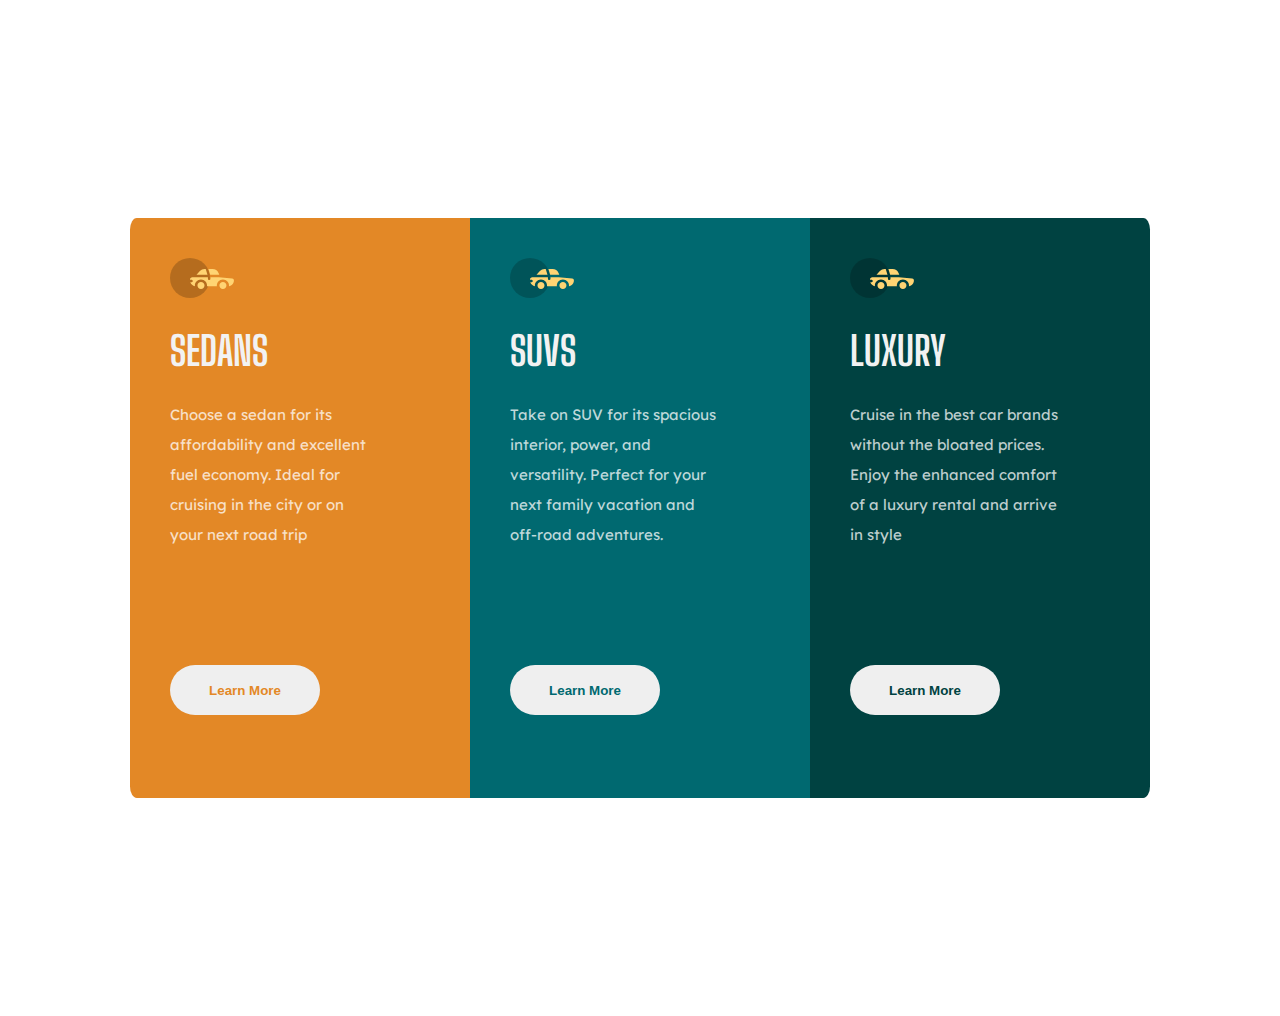
==== index.html @ 2f585ab8 "Initial commit" ====
<!DOCTYPE html>
<html lang="en">
<head>
    <meta charset="UTF-8">
    <meta http-equiv="X-UA-Compatible" content="IE=edge">
    <meta name="viewport" content="width=device-width, initial-scale=1.0">
    <link rel="stylesheet" href="style.css">
    <link rel="preconnect" href="https://fonts.googleapis.com">
    <link rel="preconnect" href="https://fonts.gstatic.com" crossorigin>
    <link href="https://fonts.googleapis.com/css2?family=Big+Shoulders+Display:wght@700&family=Lexend+Deca&display=swap" rel="stylesheet">

    <title>Document</title>
</head>
<body>
    <main class="box-flex">
        <div class="sedan">
            <img class="box-icon" src="images/icon-sedans.svg" alt="sedans">
            <h1 class="box-heading">SEDANS</h1>
            <p class="box-texting">
                Choose a sedan for its affordability and excellent fuel economy. 
                Ideal for cruising in the city or on your next road trip
            </p>
            <button class="box-button sedan-button">Learn More</button>
        </div>
        <div class="suvs">
            <img class="box-icon" src="images/icon-sedans.svg" alt="sedans">
            <h1 class="box-heading">SUVS</h1>
            <p class="box-texting">
                Take on SUV for its spacious interior, power, and versatility. Perfect
                for your next family vacation and off-road adventures.
            </p>
            <button class="box-button suvs-button">Learn More</button>
        </div>
        <div class="luxury">
            <img class="box-icon" src="images/icon-sedans.svg" alt="sedans">
            <h1 class="box-heading">LUXURY</h1>
            <p class="box-texting">
                Cruise in the best car brands without the bloated prices.
                Enjoy the enhanced comfort of a luxury rental and arrive in style
            </p>
            <button class="box-button luxury-button">Learn More</button>
        </div>
    </main>
</body>
</html>
---- style.css ----
body{
    font-size: 15px;
    font-family: 'Lexend Deca', sans-serif;

}
.box-flex{
    height: 1000px;
    display: flex;
    flex-direction: row;
    justify-content: center;
    align-items: center;
}
.sedan{
    
    width: 260px;
    height:500px;
    padding: 40px;
    border-radius: 2% 0 0 2%;
    background-color: hsl(31, 77%, 52%);
}
.suvs{
    width: 260px;
    height:500px;
    padding: 40px;
    background-color: hsl(184, 100%, 22%)
}
.luxury{
    width: 260px;
    height:500px;
    padding: 40px;
    border-radius: 0 2% 2% 0;
    background-color: hsl(179, 100%, 13%)
}

.box-icon{
    width: ;
}
.box-heading{
    font-family: 'Big Shoulders Display', cursive;
    color: hsl(0, 0%, 95%);
    margin: 25px 0;
    font-size: 2.5rem;
}

.box-texting{
    width: 80%;
    
    color: hsla(0, 0%, 100%, 0.75);
    line-height: 2;
}
.box-button{
    height: 50px;
    width: 150px;
    border: none;
    border-radius: 30px;
    padding: 0px 20px;
    margin-top: 100px;
    font-weight: 700;
}
.sedan-button{
    color: hsl(31, 77%, 52%);
}
.suvs-button{
    color: hsl(184, 100%, 22%);
}
.luxury-button{
    color: hsl(179, 100%, 13%);
}

.box-button:hover{
    background-color: transparent;
    border: 1px solid hsla(0, 0%, 100%, 0.75);
    color:  hsla(0, 0%, 100%, 0.75);
}

@media screen and (max-width: 1050px) {
    body{
        font-size: 10px;
    }
     .box-icon{
        width: 50px;
     }
     .box-heading{
        font-size: 25px;
     }
    .box-flex{
        height: 1000px;
        display: flex;
        flex-direction: row;
        justify-content: center;
        align-items: center;
    }
    .sedan{
        
        width: 150px;
        height:350px;
    }
    .suvs{
        width: 150px;
        height:350px;
    }
    .luxury{
        width: 150px;
        height:350px;
    }
    .box-button{
        height: 30px;
        width: 100px;
        padding: 0px 20px;
        margin-top: 80px;
        font-size: 10px;
    }
  }
  @media screen and (max-width: 850px) {
    body{
        font-size: 15px;
    }
     .box-icon{
        width: 70px;
     }
     .box-heading{
        font-size: 2.5rem;
     }
    .box-flex{
        height: 100%;
        display: flex;
        flex-direction: column;
        justify-content: center;
        align-items: center;
    }
    .sedan{
    
        width: 260px;
        height:500px;
        padding: 40px;
        border-radius: 3% 3% 0 0;
        background-color: hsl(31, 77%, 52%);
        margin-top: 100px;
    }
    .suvs{
        width: 260px;
        height:500px;
        padding: 40px;
        background-color: hsl(184, 100%, 22%)
    }
    .luxury{
        width: 260px;
        height:500px;
        padding: 40px;
        border-radius: 0 0 3% 3%;
        background-color: hsl(179, 100%, 13%);
        margin-bottom: 100px;
    }
    .box-button{
        height: 50px;
        width: 150px;
        border: none;
        border-radius: 30px;
        padding: 0px 20px;
        margin-top: 100px;
        font-size: 15px;
    }
  }
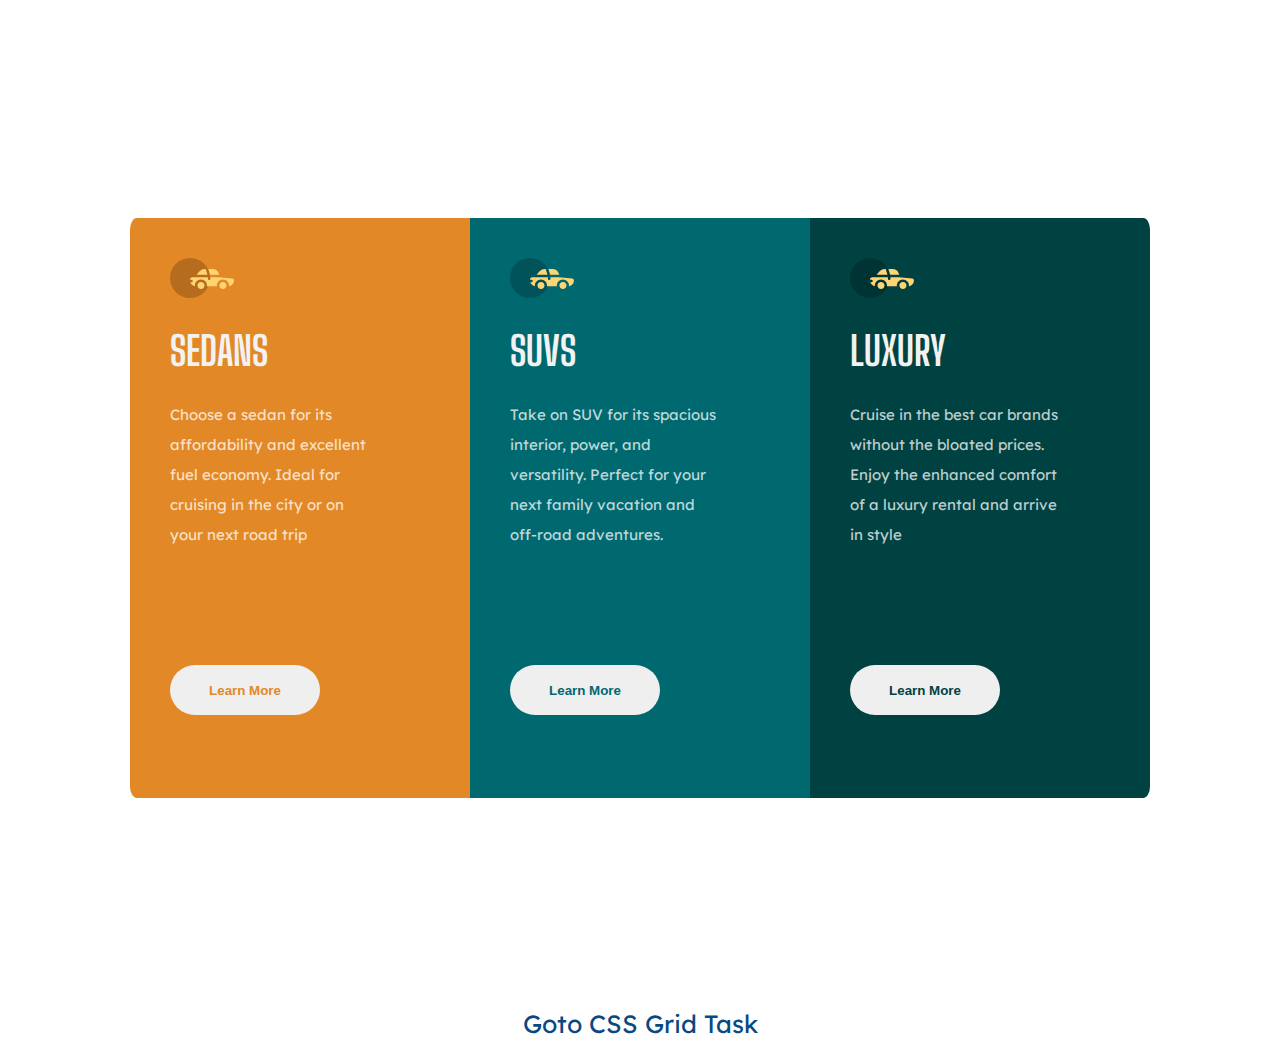
==== commit 4f4f9df3: "linked grid and flex page task together" ====
--- a/index.html
+++ b/index.html
@@ -1,45 +1,47 @@
-<!DOCTYPE html>
-<html lang="en">
-<head>
-    <meta charset="UTF-8">
-    <meta http-equiv="X-UA-Compatible" content="IE=edge">
-    <meta name="viewport" content="width=device-width, initial-scale=1.0">
-    <link rel="stylesheet" href="style.css">
-    <link rel="preconnect" href="https://fonts.googleapis.com">
-    <link rel="preconnect" href="https://fonts.gstatic.com" crossorigin>
-    <link href="https://fonts.googleapis.com/css2?family=Big+Shoulders+Display:wght@700&family=Lexend+Deca&display=swap" rel="stylesheet">
-
-    <title>Document</title>
-</head>
-<body>
-    <main class="box-flex">
-        <div class="sedan">
-            <img class="box-icon" src="images/icon-sedans.svg" alt="sedans">
-            <h1 class="box-heading">SEDANS</h1>
-            <p class="box-texting">
-                Choose a sedan for its affordability and excellent fuel economy. 
-                Ideal for cruising in the city or on your next road trip
-            </p>
-            <button class="box-button sedan-button">Learn More</button>
-        </div>
-        <div class="suvs">
-            <img class="box-icon" src="images/icon-sedans.svg" alt="sedans">
-            <h1 class="box-heading">SUVS</h1>
-            <p class="box-texting">
-                Take on SUV for its spacious interior, power, and versatility. Perfect
-                for your next family vacation and off-road adventures.
-            </p>
-            <button class="box-button suvs-button">Learn More</button>
-        </div>
-        <div class="luxury">
-            <img class="box-icon" src="images/icon-sedans.svg" alt="sedans">
-            <h1 class="box-heading">LUXURY</h1>
-            <p class="box-texting">
-                Cruise in the best car brands without the bloated prices.
-                Enjoy the enhanced comfort of a luxury rental and arrive in style
-            </p>
-            <button class="box-button luxury-button">Learn More</button>
-        </div>
-    </main>
-</body>
+<!DOCTYPE html>
+<html lang="en">
+<head>
+    <meta charset="UTF-8">
+    <meta http-equiv="X-UA-Compatible" content="IE=edge">
+    <meta name="viewport" content="width=device-width, initial-scale=1.0">
+    <link rel="stylesheet" href="style.css">
+    <link rel="preconnect" href="https://fonts.googleapis.com">
+    <link rel="preconnect" href="https://fonts.gstatic.com" crossorigin>
+    <link href="https://fonts.googleapis.com/css2?family=Big+Shoulders+Display:wght@700&family=Lexend+Deca&display=swap" rel="stylesheet">
+
+    <title>Document</title>
+</head>
+<body>
+    <main class="box-flex">
+        <div class="sedan">
+            <img class="box-icon" src="images/icon-sedans.svg" alt="sedans">
+            <h1 class="box-heading">SEDANS</h1>
+            <p class="box-texting">
+                Choose a sedan for its affordability and excellent fuel economy. 
+                Ideal for cruising in the city or on your next road trip
+            </p>
+            <button class="box-button sedan-button">Learn More</button>
+        </div>
+        <div class="suvs">
+            <img class="box-icon" src="images/icon-sedans.svg" alt="sedans">
+            <h1 class="box-heading">SUVS</h1>
+            <p class="box-texting">
+                Take on SUV for its spacious interior, power, and versatility. Perfect
+                for your next family vacation and off-road adventures.
+            </p>
+            <button class="box-button suvs-button">Learn More</button>
+        </div>
+        <div class="luxury">
+            <img class="box-icon" src="images/icon-sedans.svg" alt="sedans">
+            <h1 class="box-heading">LUXURY</h1>
+            <p class="box-texting">
+                Cruise in the best car brands without the bloated prices.
+                Enjoy the enhanced comfort of a luxury rental and arrive in style
+            </p>
+            <button class="box-button luxury-button">Learn More</button>
+        </div>
+       
+    </main>
+    <div link-box> <a href="grid.html" >Goto CSS Grid Task</a></div>
+</body>
 </html>--- a/style.css
+++ b/style.css
@@ -1,163 +1,171 @@
-body{
-    font-size: 15px;
-    font-family: 'Lexend Deca', sans-serif;
-
-}
-.box-flex{
-    height: 1000px;
-    display: flex;
-    flex-direction: row;
-    justify-content: center;
-    align-items: center;
-}
-.sedan{
-    
-    width: 260px;
-    height:500px;
-    padding: 40px;
-    border-radius: 2% 0 0 2%;
-    background-color: hsl(31, 77%, 52%);
-}
-.suvs{
-    width: 260px;
-    height:500px;
-    padding: 40px;
-    background-color: hsl(184, 100%, 22%)
-}
-.luxury{
-    width: 260px;
-    height:500px;
-    padding: 40px;
-    border-radius: 0 2% 2% 0;
-    background-color: hsl(179, 100%, 13%)
-}
-
-.box-icon{
-    width: ;
-}
-.box-heading{
-    font-family: 'Big Shoulders Display', cursive;
-    color: hsl(0, 0%, 95%);
-    margin: 25px 0;
-    font-size: 2.5rem;
-}
-
-.box-texting{
-    width: 80%;
-    
-    color: hsla(0, 0%, 100%, 0.75);
-    line-height: 2;
-}
-.box-button{
-    height: 50px;
-    width: 150px;
-    border: none;
-    border-radius: 30px;
-    padding: 0px 20px;
-    margin-top: 100px;
-    font-weight: 700;
-}
-.sedan-button{
-    color: hsl(31, 77%, 52%);
-}
-.suvs-button{
-    color: hsl(184, 100%, 22%);
-}
-.luxury-button{
-    color: hsl(179, 100%, 13%);
-}
-
-.box-button:hover{
-    background-color: transparent;
-    border: 1px solid hsla(0, 0%, 100%, 0.75);
-    color:  hsla(0, 0%, 100%, 0.75);
-}
-
-@media screen and (max-width: 1050px) {
-    body{
-        font-size: 10px;
-    }
-     .box-icon{
-        width: 50px;
-     }
-     .box-heading{
-        font-size: 25px;
-     }
-    .box-flex{
-        height: 1000px;
-        display: flex;
-        flex-direction: row;
-        justify-content: center;
-        align-items: center;
-    }
-    .sedan{
-        
-        width: 150px;
-        height:350px;
-    }
-    .suvs{
-        width: 150px;
-        height:350px;
-    }
-    .luxury{
-        width: 150px;
-        height:350px;
-    }
-    .box-button{
-        height: 30px;
-        width: 100px;
-        padding: 0px 20px;
-        margin-top: 80px;
-        font-size: 10px;
-    }
-  }
-  @media screen and (max-width: 850px) {
-    body{
-        font-size: 15px;
-    }
-     .box-icon{
-        width: 70px;
-     }
-     .box-heading{
-        font-size: 2.5rem;
-     }
-    .box-flex{
-        height: 100%;
-        display: flex;
-        flex-direction: column;
-        justify-content: center;
-        align-items: center;
-    }
-    .sedan{
-    
-        width: 260px;
-        height:500px;
-        padding: 40px;
-        border-radius: 3% 3% 0 0;
-        background-color: hsl(31, 77%, 52%);
-        margin-top: 100px;
-    }
-    .suvs{
-        width: 260px;
-        height:500px;
-        padding: 40px;
-        background-color: hsl(184, 100%, 22%)
-    }
-    .luxury{
-        width: 260px;
-        height:500px;
-        padding: 40px;
-        border-radius: 0 0 3% 3%;
-        background-color: hsl(179, 100%, 13%);
-        margin-bottom: 100px;
-    }
-    .box-button{
-        height: 50px;
-        width: 150px;
-        border: none;
-        border-radius: 30px;
-        padding: 0px 20px;
-        margin-top: 100px;
-        font-size: 15px;
-    }
-  }+body{
+    font-size: 15px;
+    font-family: 'Lexend Deca', sans-serif;
+    display: flex;
+    flex-direction: column;
+    align-items: center;
+}
+.box-flex{
+    height: 1000px;
+    display: flex;
+    flex-direction: row;
+    justify-content: center;
+    align-items: center;
+}
+.sedan{
+    
+    width: 260px;
+    height:500px;
+    padding: 40px;
+    border-radius: 2% 0 0 2%;
+    background-color: hsl(31, 77%, 52%);
+}
+.suvs{
+    width: 260px;
+    height:500px;
+    padding: 40px;
+    background-color: hsl(184, 100%, 22%)
+}
+.luxury{
+    width: 260px;
+    height:500px;
+    padding: 40px;
+    border-radius: 0 2% 2% 0;
+    background-color: hsl(179, 100%, 13%)
+}
+
+.box-icon{
+    width: ;
+}
+.box-heading{
+    font-family: 'Big Shoulders Display', cursive;
+    color: hsl(0, 0%, 95%);
+    margin: 25px 0;
+    font-size: 2.5rem;
+}
+
+.box-texting{
+    width: 80%;
+    
+    color: hsla(0, 0%, 100%, 0.75);
+    line-height: 2;
+}
+.box-button{
+    height: 50px;
+    width: 150px;
+    border: none;
+    border-radius: 30px;
+    padding: 0px 20px;
+    margin-top: 100px;
+    font-weight: 700;
+}
+.sedan-button{
+    color: hsl(31, 77%, 52%);
+}
+.suvs-button{
+    color: hsl(184, 100%, 22%);
+}
+.luxury-button{
+    color: hsl(179, 100%, 13%);
+}
+
+.box-button:hover{
+    background-color: transparent;
+    border: 1px solid hsla(0, 0%, 100%, 0.75);
+    color:  hsla(0, 0%, 100%, 0.75);
+}
+
+@media screen and (max-width: 1050px) {
+    body{
+        font-size: 10px;
+    }
+     .box-icon{
+        width: 50px;
+     }
+     .box-heading{
+        font-size: 25px;
+     }
+    .box-flex{
+        height: 1000px;
+        display: flex;
+        flex-direction: row;
+        justify-content: center;
+        align-items: center;
+    }
+    .sedan{
+        
+        width: 150px;
+        height:350px;
+    }
+    .suvs{
+        width: 150px;
+        height:350px;
+    }
+    .luxury{
+        width: 150px;
+        height:350px;
+    }
+    .box-button{
+        height: 30px;
+        width: 100px;
+        padding: 0px 20px;
+        margin-top: 80px;
+        font-size: 10px;
+    }
+  }
+  @media screen and (max-width: 850px) {
+    body{
+        font-size: 15px;
+    }
+     .box-icon{
+        width: 70px;
+     }
+     .box-heading{
+        font-size: 2.5rem;
+     }
+    .box-flex{
+        height: 100%;
+        display: flex;
+        flex-direction: column;
+        justify-content: center;
+        align-items: center;
+    }
+    .sedan{
+    
+        width: 260px;
+        height:500px;
+        padding: 40px;
+        border-radius: 3% 3% 0 0;
+        background-color: hsl(31, 77%, 52%);
+        margin-top: 100px;
+    }
+    .suvs{
+        width: 260px;
+        height:500px;
+        padding: 40px;
+        background-color: hsl(184, 100%, 22%)
+    }
+    .luxury{
+        width: 260px;
+        height:500px;
+        padding: 40px;
+        border-radius: 0 0 3% 3%;
+        background-color: hsl(179, 100%, 13%);
+        margin-bottom: 100px;
+    }
+    .box-button{
+        height: 50px;
+        width: 150px;
+        border: none;
+        border-radius: 30px;
+        padding: 0px 20px;
+        margin-top: 100px;
+        font-size: 15px;
+    }
+  }
+  div a{
+    color: rgb(8, 73, 129);
+    font-size: 25px;
+    text-decoration: none;
+      }
+ 